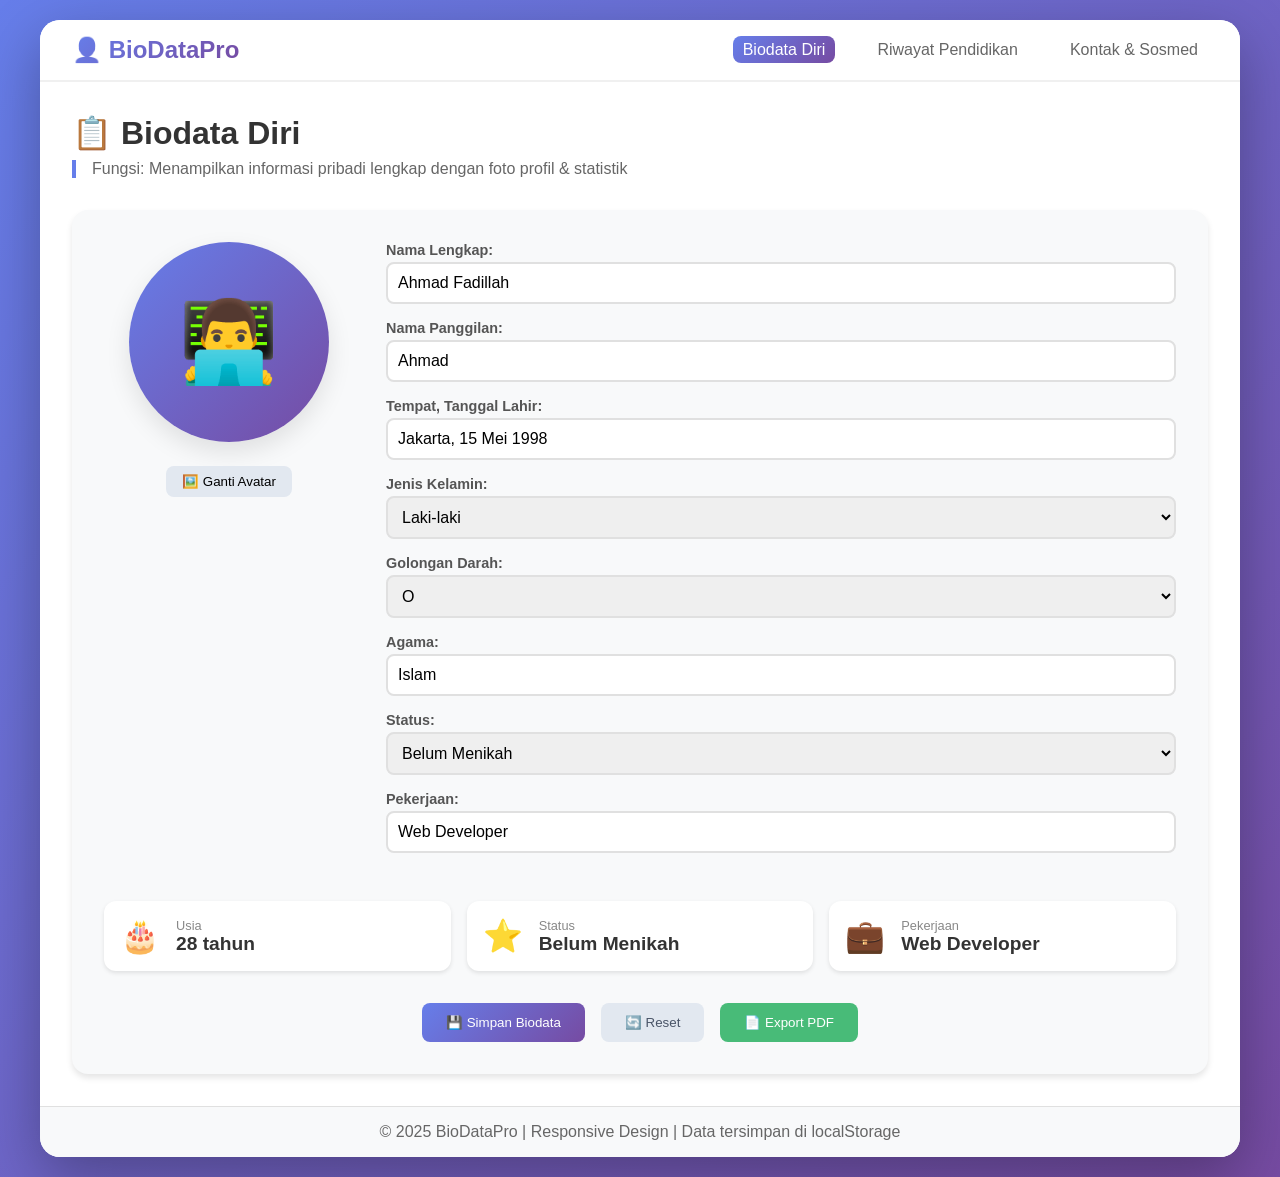
==== index.html @ 193b05b8 "Add files via upload" ====
<!DOCTYPE html>
<html lang="id">
<head>
    <meta charset="UTF-8">
    <meta name="viewport" content="width=device-width, initial-scale=1.0, user-scalable=yes">
    <title>Biodata Diri | Profil Saya</title>
    <link rel="stylesheet" href="style.css">
</head>
<body>
    <div class="container">
        <nav class="navbar">
            <div class="logo">👤 BioDataPro</div>
            <ul class="nav-links">
                <li><a href="index.html" class="active">Biodata Diri</a></li>
                <li><a href="pendidikan.html">Riwayat Pendidikan</a></li>
                <li><a href="kontak.html">Kontak & Sosmed</a></li>
            </ul>
        </nav>

        <main>
            <h1>📋 Biodata Diri</h1>
            <p>Fungsi: Menampilkan informasi pribadi lengkap dengan foto profil & statistik</p>
            
            <div class="card">
                <div class="profile-container">
                    <div class="profile-avatar">
                        <div class="avatar-placeholder" id="avatarPreview">
                            <span>👨‍💻</span>
                        </div>
                        <button id="changeAvatarBtn" class="btn-icon">🖼️ Ganti Avatar</button>
                        <input type="file" id="avatarUpload" accept="image/*" style="display: none;">
                    </div>
                    
                    <div class="profile-info">
                        <div class="info-group">
                            <label>Nama Lengkap:</label>
                            <input type="text" id="namaLengkap" value="Ahmad Fadillah" class="editable-input">
                        </div>
                        <div class="info-group">
                            <label>Nama Panggilan:</label>
                            <input type="text" id="namaPanggilan" value="Ahmad" class="editable-input">
                        </div>
                        <div class="info-group">
                            <label>Tempat, Tanggal Lahir:</label>
                            <input type="text" id="ttl" value="Jakarta, 15 Mei 1998" class="editable-input">
                        </div>
                        <div class="info-group">
                            <label>Jenis Kelamin:</label>
                            <select id="jenisKelamin" class="editable-select">
                                <option value="Laki-laki" selected>Laki-laki</option>
                                <option value="Perempuan">Perempuan</option>
                            </select>
                        </div>
                        <div class="info-group">
                            <label>Golongan Darah:</label>
                            <select id="goldar" class="editable-select">
                                <option value="A">A</option>
                                <option value="B">B</option>
                                <option value="AB">AB</option>
                                <option value="O" selected>O</option>
                            </select>
                        </div>
                        <div class="info-group">
                            <label>Agama:</label>
                            <input type="text" id="agama" value="Islam" class="editable-input">
                        </div>
                        <div class="info-group">
                            <label>Status:</label>
                            <select id="status" class="editable-select">
                                <option value="Belum Menikah" selected>Belum Menikah</option>
                                <option value="Menikah">Menikah</option>
                                <option value="Cerai">Cerai</option>
                            </select>
                        </div>
                        <div class="info-group">
                            <label>Pekerjaan:</label>
                            <input type="text" id="pekerjaan" value="Web Developer" class="editable-input">
                        </div>
                    </div>
                </div>
                
                <div class="stats-container">
                    <div class="stat-card">
                        <div class="stat-icon">🎂</div>
                        <div class="stat-info">
                            <span class="stat-label">Usia</span>
                            <span class="stat-value" id="usiaDisplay">-- tahun</span>
                        </div>
                    </div>
                    <div class="stat-card">
                        <div class="stat-icon">⭐</div>
                        <div class="stat-info">
                            <span class="stat-label">Status</span>
                            <span class="stat-value" id="statusDisplay">Belum Menikah</span>
                        </div>
                    </div>
                    <div class="stat-card">
                        <div class="stat-icon">💼</div>
                        <div class="stat-info">
                            <span class="stat-label">Pekerjaan</span>
                            <span class="stat-value" id="pekerjaanDisplay">Web Developer</span>
                        </div>
                    </div>
                </div>
                
                <div class="action-buttons">
                    <button id="saveBioBtn" class="btn-primary">💾 Simpan Biodata</button>
                    <button id="resetBioBtn" class="btn-secondary">🔄 Reset</button>
                    <button id="exportBioBtn" class="btn-success">📄 Export PDF</button>
                </div>
                
                <div id="saveNotification" class="notification hidden">
                    ✅ Biodata berhasil disimpan!
                </div>
            </div>
        </main>
        
        <footer>
            <p>&copy; 2025 BioDataPro | Responsive Design | Data tersimpan di localStorage</p>
        </footer>
    </div>

    <script src="biodata.js"></script>
</body>
</html>
---- style.css ----
* {
    margin: 0;
    padding: 0;
    box-sizing: border-box;
}

body {
    font-family: 'Segoe UI', Tahoma, Geneva, Verdana, sans-serif;
    background: linear-gradient(135deg, #667eea 0%, #764ba2 100%);
    min-height: 100vh;
    padding: 20px;
}

.container {
    max-width: 1200px;
    margin: 0 auto;
    background: white;
    border-radius: 20px;
    box-shadow: 0 20px 60px rgba(0,0,0,0.3);
    overflow: hidden;
    animation: fadeIn 0.5s ease;
}

@keyframes fadeIn {
    from { opacity: 0; transform: translateY(20px); }
    to { opacity: 1; transform: translateY(0); }
}

/* Navbar */
.navbar {
    display: flex;
    justify-content: space-between;
    align-items: center;
    padding: 1rem 2rem;
    background: white;
    border-bottom: 2px solid #f0f0f0;
    flex-wrap: wrap;
}

.logo {
    font-size: 1.5rem;
    font-weight: bold;
    background: linear-gradient(135deg, #667eea, #764ba2);
    -webkit-background-clip: text;
    background-clip: text;
    color: transparent;
}

.nav-links {
    display: flex;
    gap: 2rem;
    list-style: none;
}

.nav-links a {
    text-decoration: none;
    color: #666;
    font-weight: 500;
    transition: all 0.3s;
    padding: 5px 10px;
    border-radius: 8px;
}

.nav-links a:hover,
.nav-links a.active {
    background: linear-gradient(135deg, #667eea, #764ba2);
    color: white;
}

/* Main Content */
main {
    padding: 2rem;
    min-height: 70vh;
}

h1 {
    font-size: 2rem;
    margin-bottom: 0.5rem;
    color: #333;
}

main > p {
    color: #666;
    margin-bottom: 2rem;
    border-left: 4px solid #667eea;
    padding-left: 1rem;
}

.card {
    background: #f8f9fa;
    border-radius: 16px;
    padding: 2rem;
    box-shadow: 0 4px 6px rgba(0,0,0,0.1);
}

/* Profile Container */
.profile-container {
    display: grid;
    grid-template-columns: 250px 1fr;
    gap: 2rem;
    margin-bottom: 2rem;
}

.profile-avatar {
    text-align: center;
}

.avatar-placeholder {
    width: 200px;
    height: 200px;
    background: linear-gradient(135deg, #667eea, #764ba2);
    border-radius: 50%;
    display: flex;
    align-items: center;
    justify-content: center;
    font-size: 5rem;
    margin: 0 auto 1rem;
    box-shadow: 0 10px 25px rgba(0,0,0,0.1);
}

.avatar-placeholder img {
    width: 100%;
    height: 100%;
    border-radius: 50%;
    object-fit: cover;
}

.info-group {
    margin-bottom: 1rem;
    display: flex;
    flex-direction: column;
}

.info-group label {
    font-weight: 600;
    color: #555;
    margin-bottom: 0.25rem;
    font-size: 0.9rem;
}

.editable-input,
.editable-select,
.editable-textarea {
    padding: 10px;
    border: 2px solid #e0e0e0;
    border-radius: 8px;
    font-size: 1rem;
    transition: all 0.3s;
}

.editable-input:focus,
.editable-select:focus,
.editable-textarea:focus {
    outline: none;
    border-color: #667eea;
    box-shadow: 0 0 0 3px rgba(102,126,234,0.1);
}

/* Stats Container */
.stats-container {
    display: grid;
    grid-template-columns: repeat(auto-fit, minmax(200px, 1fr));
    gap: 1rem;
    margin-bottom: 2rem;
}

.stat-card {
    background: white;
    padding: 1rem;
    border-radius: 12px;
    display: flex;
    align-items: center;
    gap: 1rem;
    box-shadow: 0 2px 4px rgba(0,0,0,0.1);
}

.stat-icon {
    font-size: 2rem;
}

.stat-info {
    display: flex;
    flex-direction: column;
}

.stat-label {
    font-size: 0.8rem;
    color: #888;
}

.stat-value {
    font-size: 1.2rem;
    font-weight: bold;
    color: #333;
}

/* Buttons */
.action-buttons {
    display: flex;
    gap: 1rem;
    justify-content: center;
    margin-top: 1rem;
    flex-wrap: wrap;
}

.btn-primary {
    background: linear-gradient(135deg, #667eea, #764ba2);
    color: white;
    border: none;
    padding: 12px 24px;
    border-radius: 8px;
    cursor: pointer;
    font-weight: 500;
    transition: transform 0.2s;
}

.btn-primary:hover {
    transform: translateY(-2px);
}

.btn-secondary {
    background: #e2e8f0;
    color: #4a5568;
    border: none;
    padding: 12px 24px;
    border-radius: 8px;
    cursor: pointer;
}

.btn-success {
    background: #48bb78;
    color: white;
    border: none;
    padding: 12px 24px;
    border-radius: 8px;
    cursor: pointer;
}

.btn-info {
    background: #4299e1;
    color: white;
    border: none;
    padding: 12px 24px;
    border-radius: 8px;
    cursor: pointer;
}

.btn-small {
    background: #667eea;
    color: white;
    border: none;
    padding: 6px 12px;
    border-radius: 6px;
    cursor: pointer;
    font-size: 0.8rem;
}

.btn-icon {
    background: #e2e8f0;
    border: none;
    padding: 8px 16px;
    border-radius: 8px;
    cursor: pointer;
    margin-top: 0.5rem;
}

/* Education Styles */
.section-title {
    display: flex;
    justify-content: space-between;
    align-items: center;
    margin: 1.5rem 0 1rem 0;
    padding-bottom: 0.5rem;
    border-bottom: 2px solid #e0e0e0;
}

.section-title h3 {
    color: #333;
}

.education-list {
    display: flex;
    flex-direction: column;
    gap: 0.75rem;
}

.education-item {
    background: white;
    padding: 1rem;
    border-radius: 10px;
    display: grid;
    grid-template-columns: 1fr auto;
    gap: 1rem;
    align-items: center;
}

.education-item input,
.education-item select {
    padding: 8px;
    border: 1px solid #e0e0e0;
    border-radius: 6px;
}

.education-fields {
    display: grid;
    grid-template-columns: 2fr 1fr 1fr 0.5fr;
    gap: 0.5rem;
}

.delete-btn {
    background: #f56565;
    color: white;
    border: none;
    padding: 8px 12px;
    border-radius: 6px;
    cursor: pointer;
}

/* Skills Styles */
.skills-container {
    display: flex;
    flex-wrap: wrap;
    gap: 0.75rem;
    margin-top: 1rem;
}

.skill-tag {
    background: linear-gradient(135deg, #667eea, #764ba2);
    color: white;
    padding: 8px 16px;
    border-radius: 20px;
    display: inline-flex;
    align-items: center;
    gap: 8px;
}

.skill-tag button {
    background: rgba(255,255,255,0.3);
    border: none;
    color: white;
    border-radius: 50%;
    width: 20px;
    height: 20px;
    cursor: pointer;
    font-size: 12px;
}

.add-skill-input {
    display: flex;
    gap: 0.5rem;
    margin-top: 0.5rem;
}

.add-skill-input input {
    flex: 1;
    padding: 8px;
    border: 1px solid #e0e0e0;
    border-radius: 6px;
}

/* Contact Grid */
.contact-grid {
    display: grid;
    grid-template-columns: 1fr 1fr;
    gap: 2rem;
    margin-bottom: 2rem;
}

.contact-section h3 {
    margin-bottom: 1rem;
    color: #333;
}

.social-section {
    margin-bottom: 2rem;
}

.social-links {
    display: flex;
    flex-direction: column;
    gap: 1rem;
    margin-top: 1rem;
}

.social-item {
    display: flex;
    align-items: center;
    gap: 1rem;
    background: white;
    padding: 0.75rem;
    border-radius: 10px;
}

.social-icon {
    font-size: 1.5rem;
    min-width: 40px;
}

.social-item input {
    flex: 1;
    padding: 8px;
    border: 1px solid #e0e0e0;
    border-radius: 6px;
}

/* Contact Preview */
.contact-preview {
    margin-top: 2rem;
    padding-top: 1rem;
    border-top: 2px solid #e0e0e0;
}

.vcard {
    background: linear-gradient(135deg, #667eea, #764ba2);
    color: white;
    padding: 1.5rem;
    border-radius: 16px;
    text-align: center;
    margin-top: 1rem;
}

.vcard-name {
    font-size: 1.5rem;
    font-weight: bold;
    margin-bottom: 0.5rem;
}

.vcard-email,
.vcard-phone {
    font-size: 0.9rem;
    margin-bottom: 0.25rem;
    opacity: 0.9;
}

.vcard-social {
    margin-top: 1rem;
    font-size: 1.5rem;
    display: flex;
    justify-content: center;
    gap: 1rem;
}

/* Summary Card */
.summary-card {
    background: white;
    padding: 1rem;
    border-radius: 12px;
    margin-top: 1.5rem;
}

.summary-stats {
    display: flex;
    justify-content: space-around;
    margin-top: 1rem;
    flex-wrap: wrap;
    gap: 1rem;
}

.summary-stats div {
    padding: 0.5rem 1rem;
    background: #f0f0f0;
    border-radius: 8px;
}

/* Notification */
.notification {
    position: fixed;
    top: 20px;
    right: 20px;
    background: #48bb78;
    color: white;
    padding: 12px 24px;
    border-radius: 8px;
    animation: slideIn 0.3s ease;
    z-index: 1000;
}

.notification.hidden {
    display: none;
}

@keyframes slideIn {
    from {
        transform: translateX(100%);
        opacity: 0;
    }
    to {
        transform: translateX(0);
        opacity: 1;
    }
}

/* Footer */
footer {
    background: #f8f9fa;
    text-align: center;
    padding: 1rem;
    color: #666;
    border-top: 1px solid #e0e0e0;
}

/* Responsive */
@media (max-width: 768px) {
    .navbar {
        flex-direction: column;
        gap: 1rem;
    }
    
    .nav-links {
        gap: 1rem;
    }
    
    main {
        padding: 1rem;
    }
    
    .card {
        padding: 1rem;
    }
    
    .profile-container {
        grid-template-columns: 1fr;
    }
    
    .contact-grid {
        grid-template-columns: 1fr;
    }
    
    .education-fields {
        grid-template-columns: 1fr;
    }
    
    .education-item {
        grid-template-columns: 1fr;
    }
    
    .action-buttons {
        flex-direction: column;
    }
    
    .action-buttons button {
        width: 100%;
    }
    
    h1 {
        font-size: 1.5rem;
    }
}
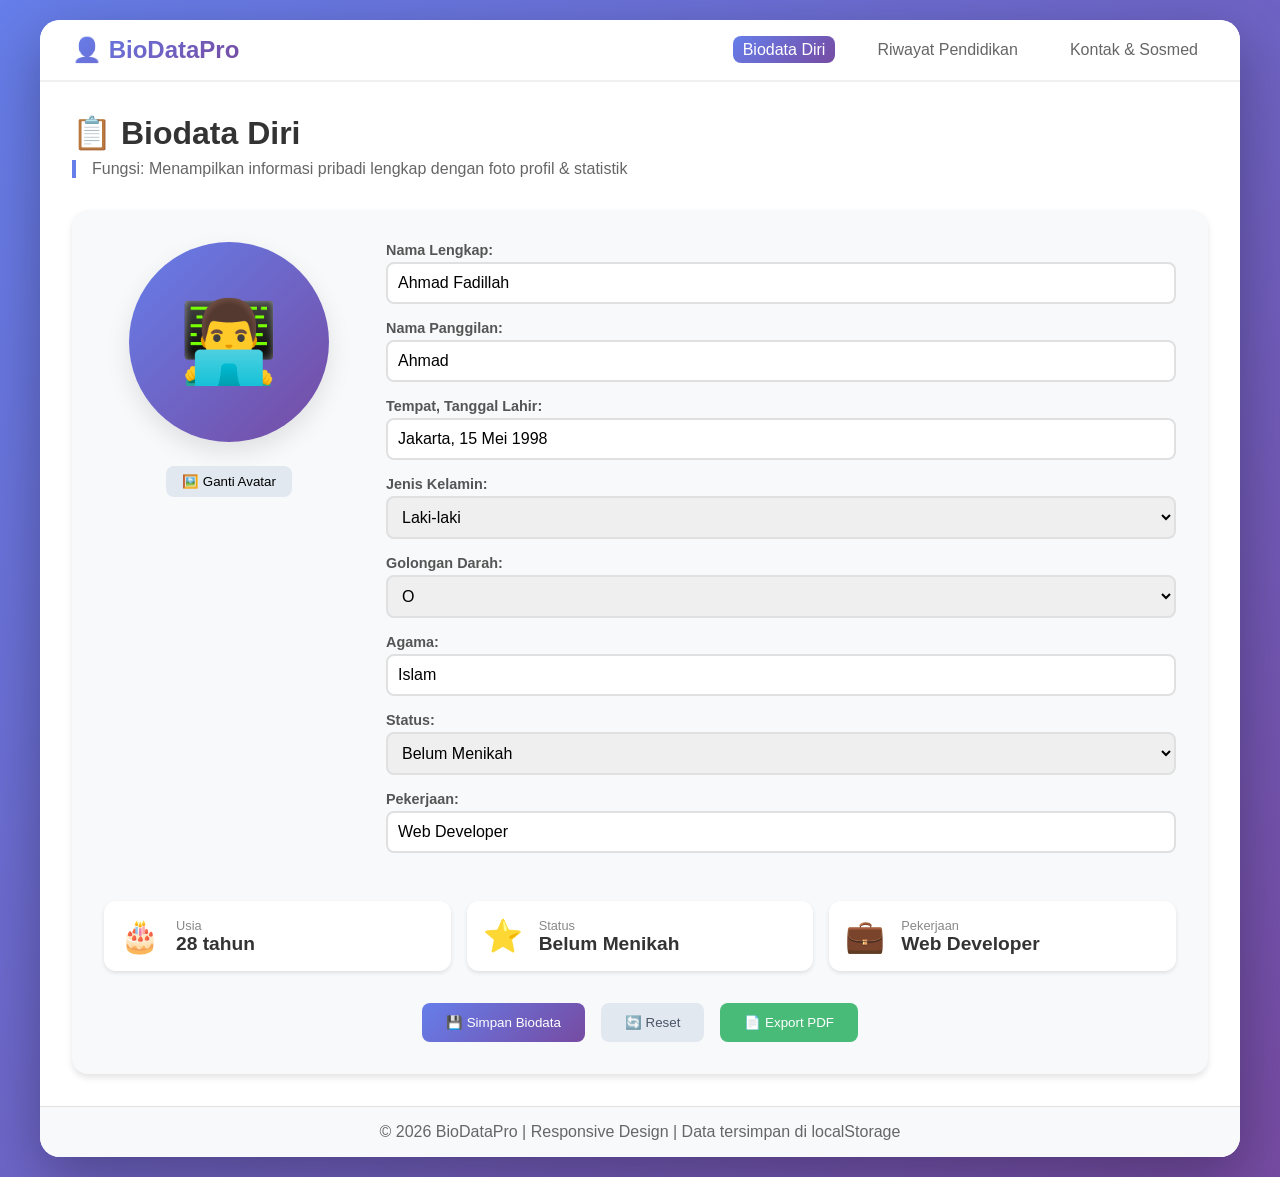
==== commit a56860f0: "index.html" ====
--- a/index.html
+++ b/index.html
@@ -1,6 +1,7 @@
 <!DOCTYPE html>
 <html lang="id">
 <head>
+    <meta name="google-site-verification" content="5krgqWj95j61kuh9AmflDgMMiOKTlD1j0Kx1LBHgjUc" />
     <meta charset="UTF-8">
     <meta name="viewport" content="width=device-width, initial-scale=1.0, user-scalable=yes">
     <title>Biodata Diri | Profil Saya</title>
@@ -116,10 +117,10 @@
         </main>
         
         <footer>
-            <p>&copy; 2025 BioDataPro | Responsive Design | Data tersimpan di localStorage</p>
+            <p>&copy; 2026 BioDataPro | Responsive Design | Data tersimpan di localStorage</p>
         </footer>
     </div>
 
     <script src="biodata.js"></script>
 </body>
-</html>+</html>
